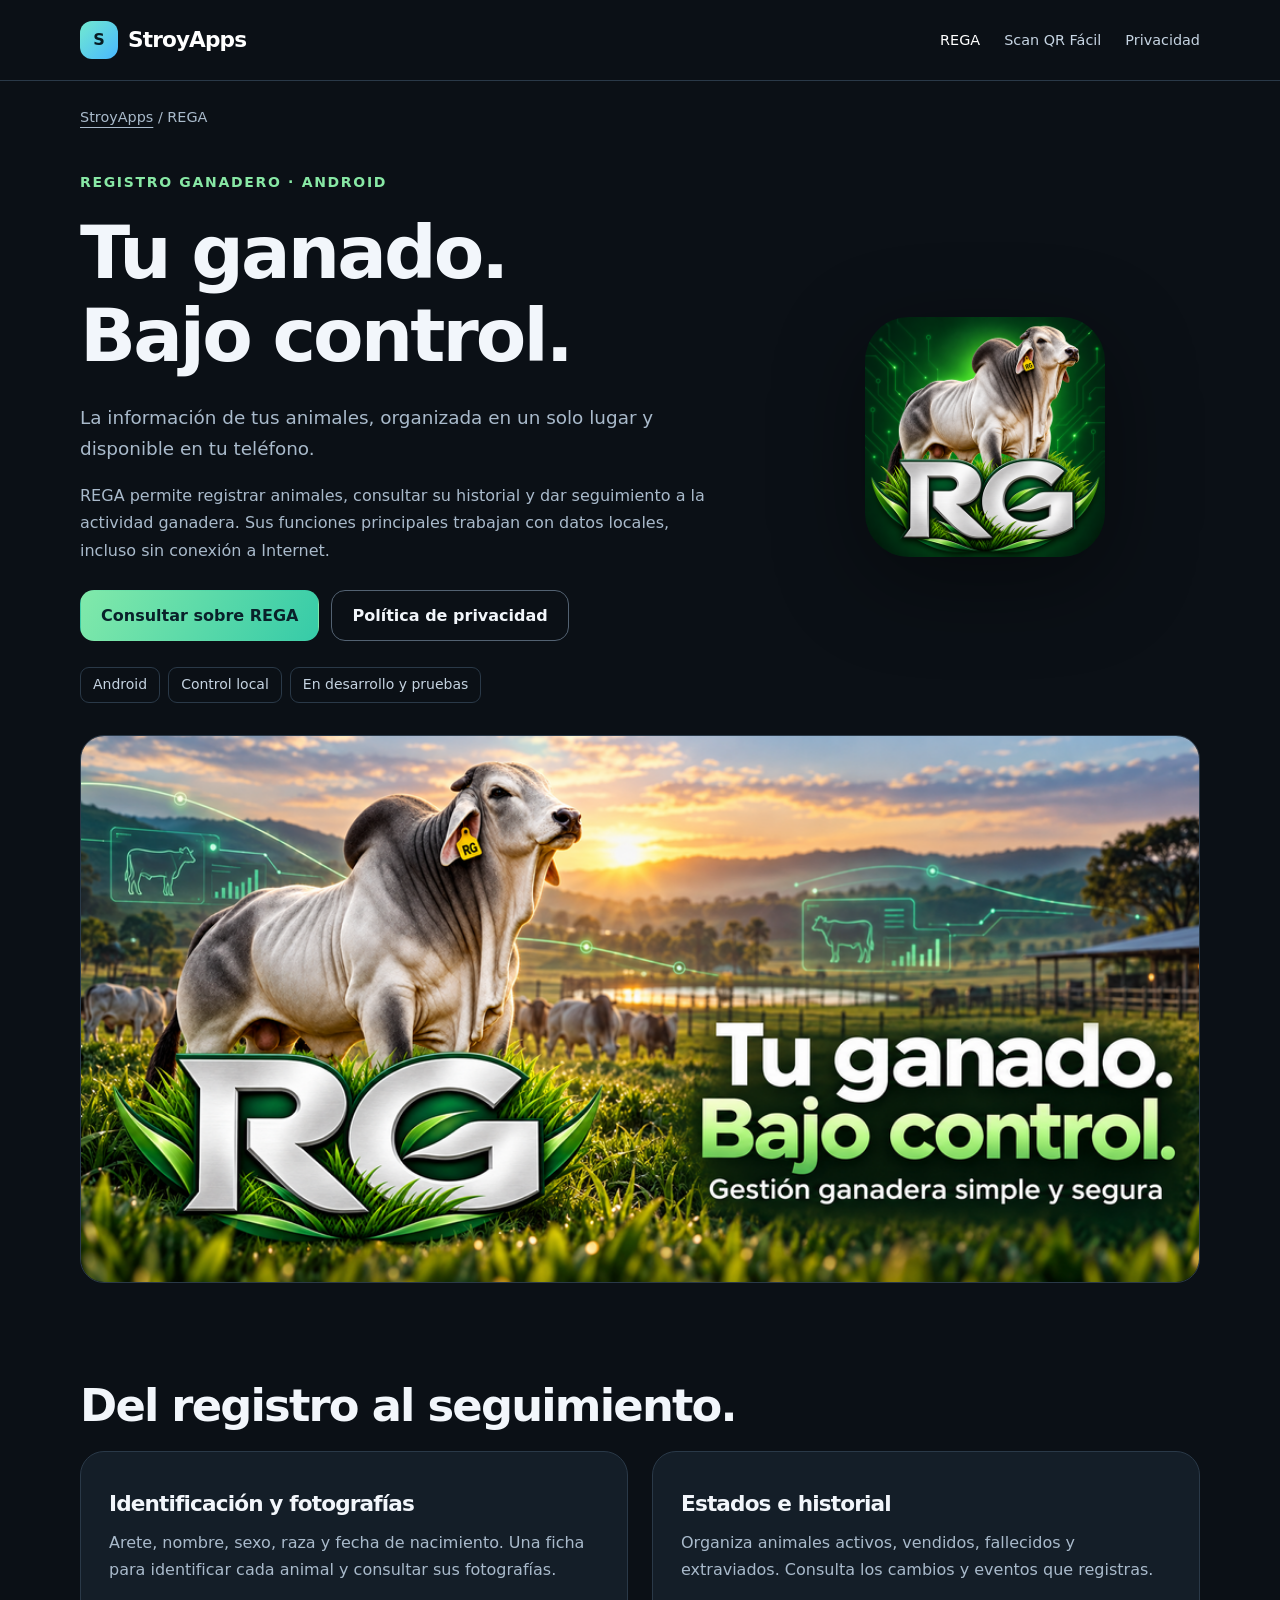
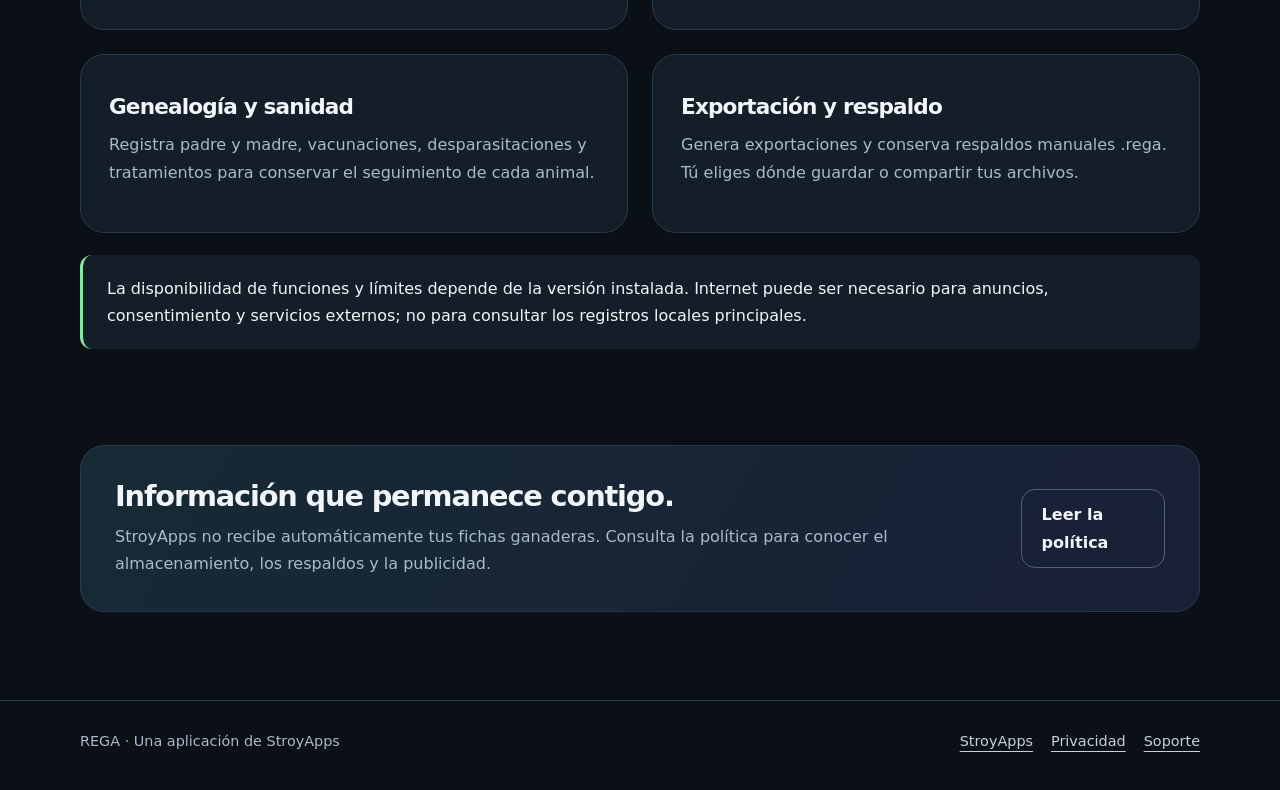
==== apps/rega/index.html @ f703ac92 "Add files via upload" ====
<!doctype html><html lang="es"><head><meta charset="utf-8"><meta name="viewport" content="width=device-width,initial-scale=1"><title>REGA · Registro y control ganadero | StroyApps</title><meta name="description" content="Conoce REGA: animales, aretes, fotografías, genealogía, seguimiento sanitario, exportaciones y respaldos locales desde Android."><link rel="stylesheet" href="../../styles.css"><link rel="icon" type="image/png" href="../../images/rega-icon.png"></head><body class="rega-theme"><a class="skip" href="#contenido">Saltar al contenido</a><header class="site-nav"><div class="container nav-inner"><a class="wordmark" href="../../index.html"><span>S</span>StroyApps</a><nav class="nav-links" aria-label="Navegación principal"><a href="index.html" aria-current="page">REGA</a><a href="../scan-qr-facil/index.html">Scan QR Fácil</a><a href="privacidad.html">Privacidad</a></nav></div></header><main id="contenido"><div class="container breadcrumb"><a href="../../index.html">StroyApps</a> / REGA</div><section class="app-hero"><div class="container"><div class="app-hero-grid"><div><div class="eyebrow">Registro ganadero · Android</div><h1>Tu ganado.<br>Bajo control.</h1><p class="lead">La información de tus animales, organizada en un solo lugar y disponible en tu teléfono.</p><p class="muted">REGA permite registrar animales, consultar su historial y dar seguimiento a la actividad ganadera. Sus funciones principales trabajan con datos locales, incluso sin conexión a Internet.</p><div class="actions"><a class="button" href="mailto:soporte.rega@gmail.com?subject=Consulta%20sobre%20REGA">Consultar sobre REGA</a><a class="button secondary" href="privacidad.html">Política de privacidad</a></div><div class="tags"><span class="tag">Android</span><span class="tag">Control local</span><span class="tag">En desarrollo y pruebas</span></div></div><img class="brand-large" src="../../images/rega-icon.png" width="512" height="512" alt="Icono de REGA"></div><img class="feature-banner" src="../../images/rega-banner.png" width="1024" height="500" alt="REGA: Tu ganado bajo control. Gestión ganadera simple y segura." loading="lazy"></div></section>
<section class="section"><div class="container"><h2>Del registro al seguimiento.</h2><div class="grid"><article class="card"><h3>Identificación y fotografías</h3><p>Arete, nombre, sexo, raza y fecha de nacimiento. Una ficha para identificar cada animal y consultar sus fotografías.</p></article><article class="card"><h3>Estados e historial</h3><p>Organiza animales activos, vendidos, fallecidos y extraviados. Consulta los cambios y eventos que registras.</p></article><article class="card"><h3>Genealogía y sanidad</h3><p>Registra padre y madre, vacunaciones, desparasitaciones y tratamientos para conservar el seguimiento de cada animal.</p></article><article class="card"><h3>Exportación y respaldo</h3><p>Genera exportaciones y conserva respaldos manuales .rega. Tú eliges dónde guardar o compartir tus archivos.</p></article></div><div class="info">La disponibilidad de funciones y límites depende de la versión instalada. Internet puede ser necesario para anuncios, consentimiento y servicios externos; no para consultar los registros locales principales.</div></div></section>
<section class="section"><div class="container contact-block"><div><h2>Información que permanece contigo.</h2><p>StroyApps no recibe automáticamente tus fichas ganaderas. Consulta la política para conocer el almacenamiento, los respaldos y la publicidad.</p></div><a class="button secondary" href="privacidad.html">Leer la política</a></div></section></main><footer class="footer"><div class="container footer-inner"><span>REGA · Una aplicación de StroyApps</span><nav class="footer-links" aria-label="Enlaces de REGA"><a href="../../index.html">StroyApps</a><a href="privacidad.html">Privacidad</a><a href="mailto:soporte.rega@gmail.com">Soporte</a></nav></div></footer></body></html>
---- styles.css ----
:root{color-scheme:dark;--bg:#0b1016;--panel:#141e28;--text:#f2f6fb;--muted:#a9bacb;--line:#2a3948;--accent:#72ead0;--brand:#72ead0;--brand2:#27abd6}
*{box-sizing:border-box}html{scroll-behavior:smooth}body{margin:0;background:var(--bg);color:var(--text);font:1rem/1.7 system-ui,-apple-system,BlinkMacSystemFont,"Segoe UI",sans-serif}a{color:var(--accent);text-underline-offset:5px;overflow-wrap:anywhere}img{max-width:100%;height:auto;display:block}button,a{-webkit-tap-highlight-color:transparent}a:focus-visible,summary:focus-visible{outline:3px solid #ffcb70;outline-offset:5px}.skip{position:absolute;left:12px;top:-100px;background:#fff;color:#111;padding:12px;z-index:20}.skip:focus{top:12px}.container{width:min(1120px,calc(100% - 40px));margin:auto}.site-nav{border-bottom:1px solid var(--line);background:#0b1016}.nav-inner{display:flex;align-items:center;justify-content:space-between;gap:24px;min-height:80px;padding:12px 0}.wordmark{font-size:1.35rem;letter-spacing:-.04em;font-weight:800;color:#fff;text-decoration:none;display:inline-flex;align-items:center;gap:10px}.wordmark span{background:linear-gradient(135deg,#72ead0,#48b7ff);color:#071b22;display:grid;place-items:center;width:38px;height:38px;border-radius:12px;font-size:1rem;letter-spacing:0}.nav-links{display:flex;align-items:center;gap:24px;flex-wrap:wrap}.nav-links a{color:#c6d4e2;text-decoration:none;font-size:.9rem}.nav-links a[aria-current=page],.nav-links a:hover{color:#fff}.eyebrow{font-size:.875rem;font-weight:700;letter-spacing:.12em;text-transform:uppercase;color:var(--accent)}h1,h2,h3{line-height:1.13;letter-spacing:-.04em}h1{font-size:clamp(2.4rem,6.5vw,4.6rem);margin:16px 0 24px}h2{font-size:clamp(1.8rem,4vw,2.8rem);margin:0 0 20px}h3{font-size:1.35rem;margin:12px 0}p{margin:0 0 18px}.muted,.lead{color:var(--muted)}.lead{font-size:1.15rem;max-width:640px}.hero{padding:65px 0 55px}.hero-grid{display:grid;grid-template-columns:1fr 1fr;gap:44px;align-items:center}.hero-picture{border-radius:28px;overflow:hidden;border:1px solid var(--line);box-shadow:0 25px 70px #0004}.hero-picture img{width:100%;height:430px;object-fit:cover;object-position:65% center}.actions{display:flex;gap:12px;flex-wrap:wrap;margin:26px 0}.button{display:inline-flex;align-items:center;justify-content:center;min-height:48px;padding:11px 20px;border-radius:14px;background:linear-gradient(120deg,var(--brand),var(--brand2));color:#09212a;font-weight:750;text-decoration:none;border:1px solid transparent}.button.secondary{background:transparent;color:var(--text);border-color:#536272}.tags{display:flex;gap:8px;flex-wrap:wrap}.tag{font-size:.875rem;color:#c5d3e1;padding:5px 12px;border:1px solid var(--line);border-radius:9px}.section{padding:48px 0}.section-head{display:flex;justify-content:space-between;align-items:flex-end;gap:32px;margin-bottom:30px}.section-head p{max-width:420px;color:var(--muted);margin-bottom:0}.grid{display:grid;grid-template-columns:repeat(2,minmax(0,1fr));gap:24px}.triple{grid-template-columns:repeat(3,minmax(0,1fr))}.card{background:var(--panel);border:1px solid var(--line);border-radius:24px;padding:28px}.card p{color:var(--muted)}.app-card{position:relative;overflow:hidden}.app-card.rega{border-top:3px solid #75db99}.app-card.scan{border-top:3px solid #c599ff}.app-heading{display:flex;gap:18px;align-items:center;margin-bottom:18px}.app-icon{width:76px;height:76px;border-radius:20px;flex-shrink:0}.app-heading h3{font-size:1.8rem;margin:0 0 5px}.meta{font-size:.875rem;color:var(--muted)}.app-card .button{margin-top:2px}.number{display:grid;place-items:center;width:44px;height:44px;border-radius:13px;background:#213a3b;color:#92f0d3;font-weight:800;font-size:1.2rem}.contact-block{display:flex;justify-content:space-between;gap:24px;align-items:center;padding:34px;border:1px solid var(--line);background:linear-gradient(120deg,#172a35,#192037);border-radius:24px}.contact-block h2{font-size:1.8rem;margin-bottom:10px}.contact-block p{color:var(--muted);margin:0}.footer{border-top:1px solid var(--line);padding:28px 0 36px;margin-top:40px;font-size:.9rem;color:var(--muted)}.footer-inner{display:flex;justify-content:space-between;gap:20px;flex-wrap:wrap}.footer-links{display:flex;gap:18px;flex-wrap:wrap}.footer a{color:#c4d2df}.breadcrumb{font-size:.9rem;color:var(--muted);padding-top:24px}.breadcrumb a{color:var(--muted)}.app-hero{padding:42px 0 50px}.app-hero-grid{display:grid;grid-template-columns:1.2fr .8fr;gap:45px;align-items:center}.brand-large{width:240px;margin:auto;border-radius:44px;box-shadow:0 24px 90px #0006}.feature-banner{width:100%;border-radius:24px;border:1px solid var(--line);margin-top:32px}.rega-theme{--accent:#88e8a5;--brand:#81e9aa;--brand2:#36cba8}.scan-theme{--accent:#d0acff;--brand:#c29bff;--brand2:#f196da}.info{padding:20px 24px;border-left:3px solid var(--accent);background:var(--panel);border-radius:12px;margin-top:22px}.steps{counter-reset:step;display:grid;gap:15px;padding:0;list-style:none}.steps li{padding:18px 22px;background:var(--panel);border:1px solid var(--line);border-radius:16px;counter-increment:step}.steps li:before{content:counter(step) ". ";font-weight:800;color:var(--accent)}.legal-shell{color-scheme:light;background:#f4f6fa;color:#233044;--accent:#5933a8;--muted:#5f6b7c}.legal-shell .site-nav{color-scheme:dark}.legal-shell .breadcrumb,.legal-shell .breadcrumb a{color:#586578}.legal-header{padding:36px 0 35px;display:flex;align-items:center;gap:22px}.legal-header h1{font-size:clamp(2rem,5vw,3rem);margin:8px 0 10px}.legal-header .eyebrow{color:#633da4}.legal-header p{margin:0;color:#5f6b7c}.legal-content{max-width:900px;margin:0 auto;padding-bottom:24px}.legal-content section,.legal-content article{background:#fff;border:1px solid #dce2eb;border-radius:20px;padding:26px;margin:18px 0}.legal-content h2{font-size:1.3rem;margin:26px 0 14px;line-height:1.4;letter-spacing:-.02em;color:#233044}.legal-content section h2{margin-top:0}.legal-content h3{font-size:1.1rem;line-height:1.4;letter-spacing:0}.legal-content li{margin:8px 0}.legal-content .notice,.legal-content .summary{background:#ece8fa;padding:22px;border-radius:16px;border-left:4px solid #825ac8;margin:16px 0 24px}.legal-content nav{display:flex;gap:12px;flex-wrap:wrap;margin:20px 0}.legal-content nav a{background:#ede8fa;padding:8px 14px;border-radius:10px}.legal-content .contact{background:#ece8fa;padding:24px;border-radius:16px;color:#233044;margin-top:26px}.legal-shell .footer{color:#5f6b7c;border-color:#dce2eb}.legal-shell .footer a{color:#5933a8}code{overflow-wrap:anywhere} @media(max-width:760px){.container{width:calc(100% - 32px)}.nav-inner{align-items:flex-start;gap:18px;flex-wrap:wrap}.nav-links{gap:18px}.hero{padding-top:38px}.hero-grid,.app-hero-grid,.grid,.triple{grid-template-columns:1fr}.hero-grid{gap:28px}.hero-picture img{height:280px;object-position:center}.section{padding:32px 0}.section-head{display:block}.section-head p{margin-top:15px}.card{padding:24px}.contact-block{align-items:flex-start;flex-direction:column;padding:25px}.brand-large{width:190px}.app-hero-grid{gap:25px}.legal-header{align-items:flex-start;gap:16px}.legal-header .app-icon{width:62px;height:62px}.legal-content section,.legal-content article{padding:22px 18px}.app-hero{padding-top:32px}}@media(prefers-reduced-motion:reduce){html{scroll-behavior:auto}}@media print{.site-nav,.footer,.breadcrumb{display:none}.legal-shell{background:white}.legal-content section,.legal-content article{border:0;padding:0;break-inside:avoid}.container{width:100%}a{color:inherit}}
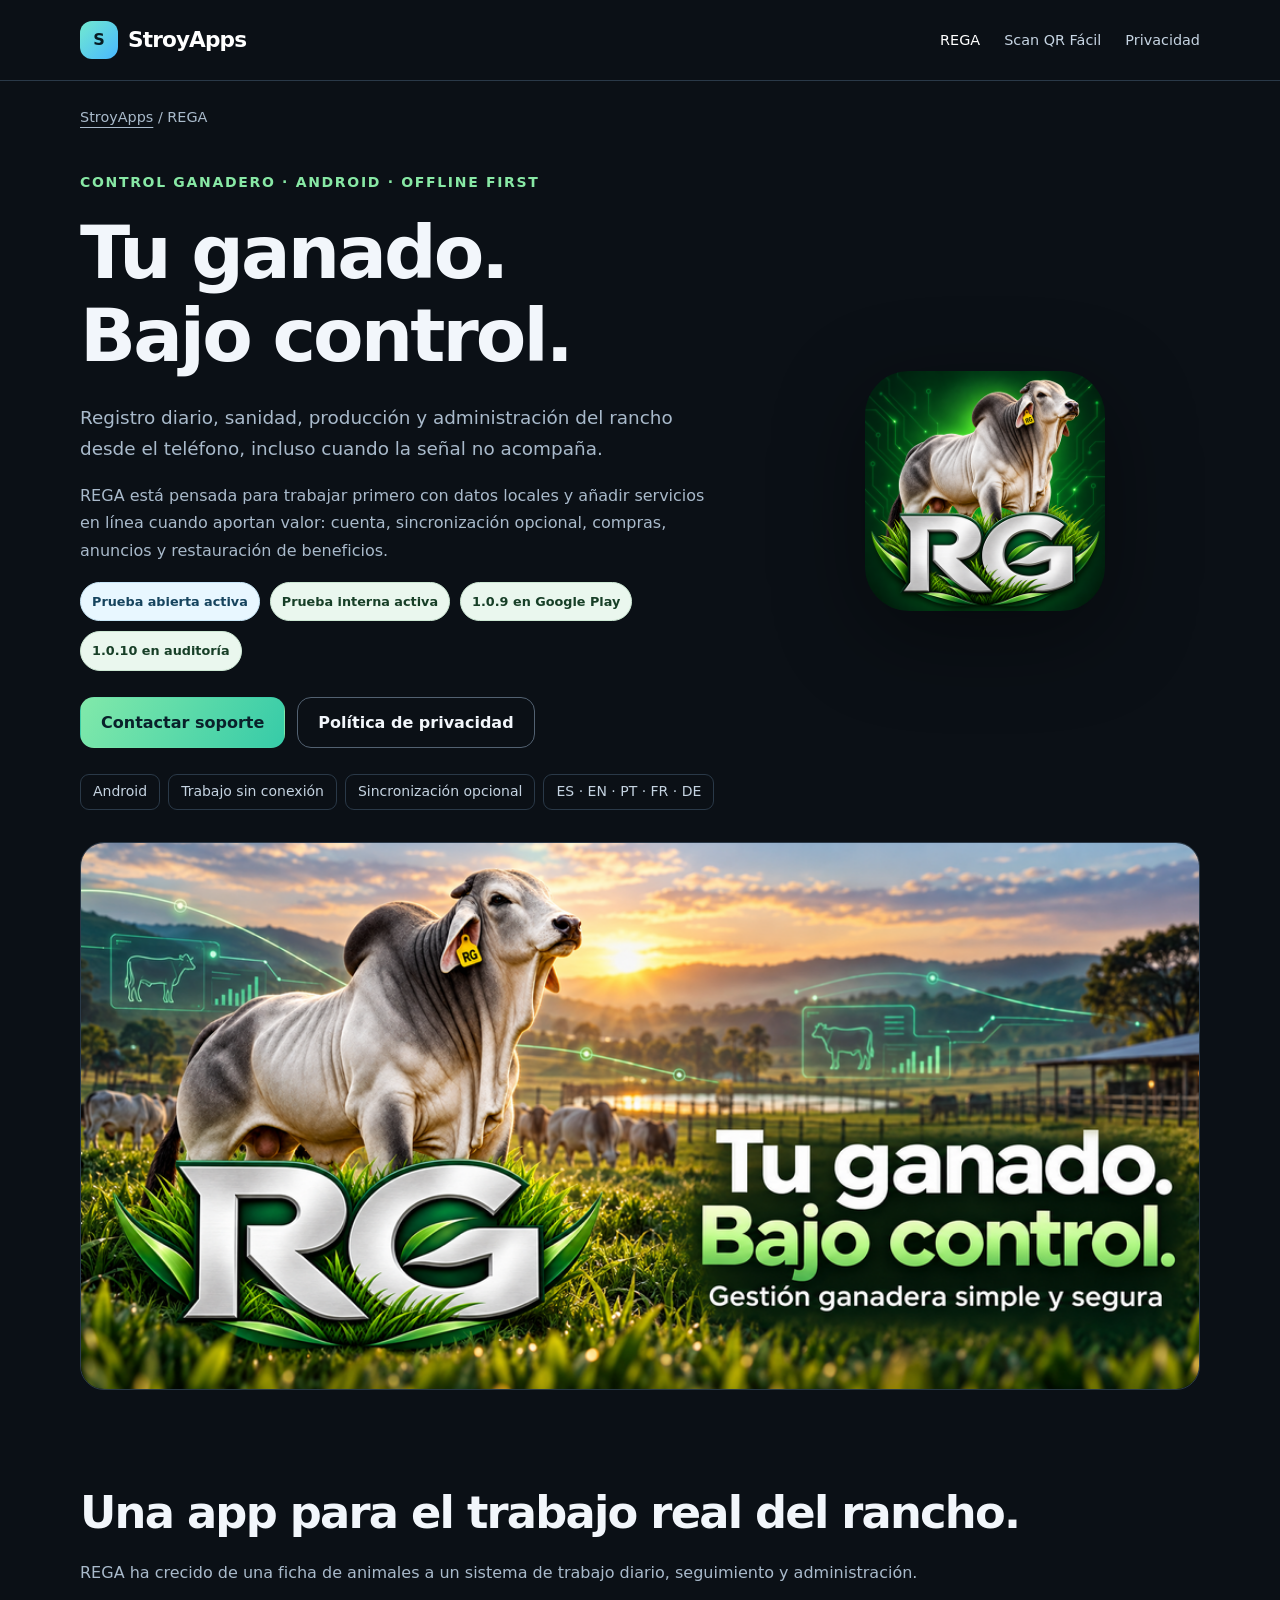
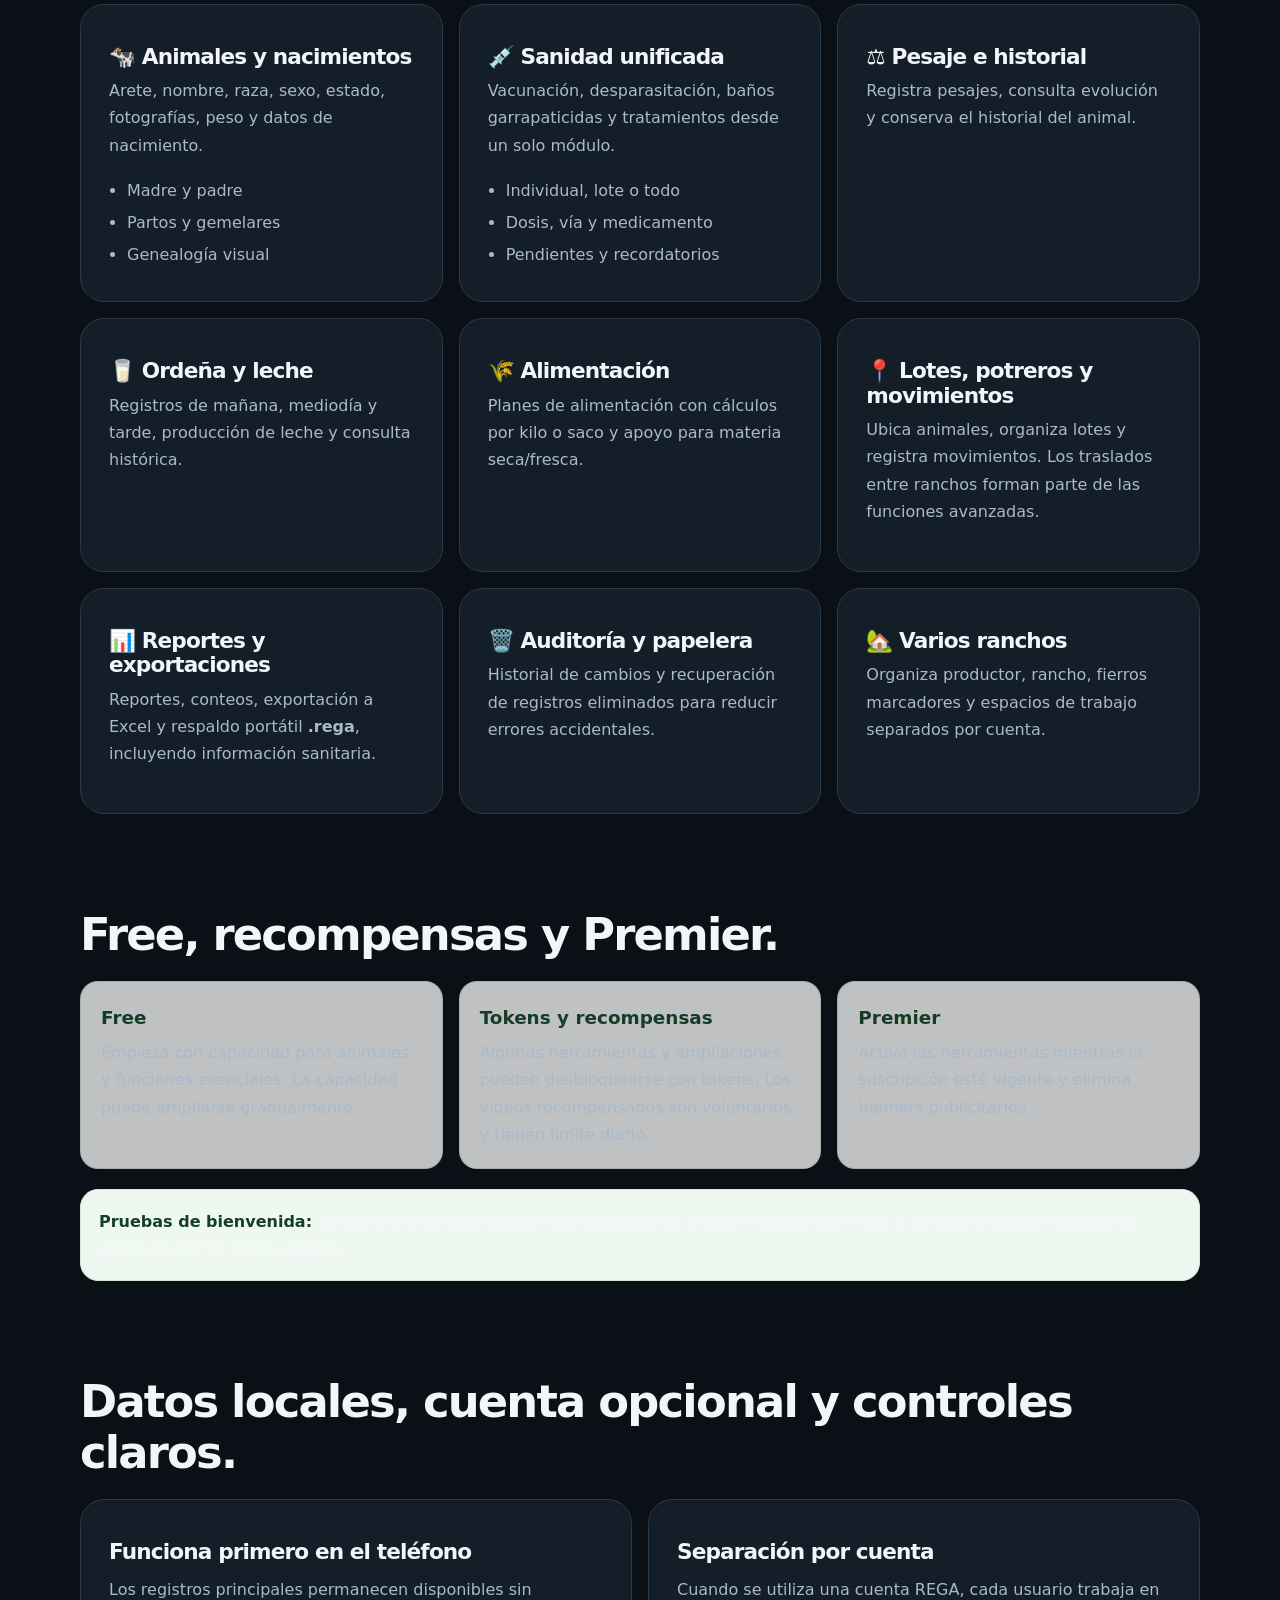
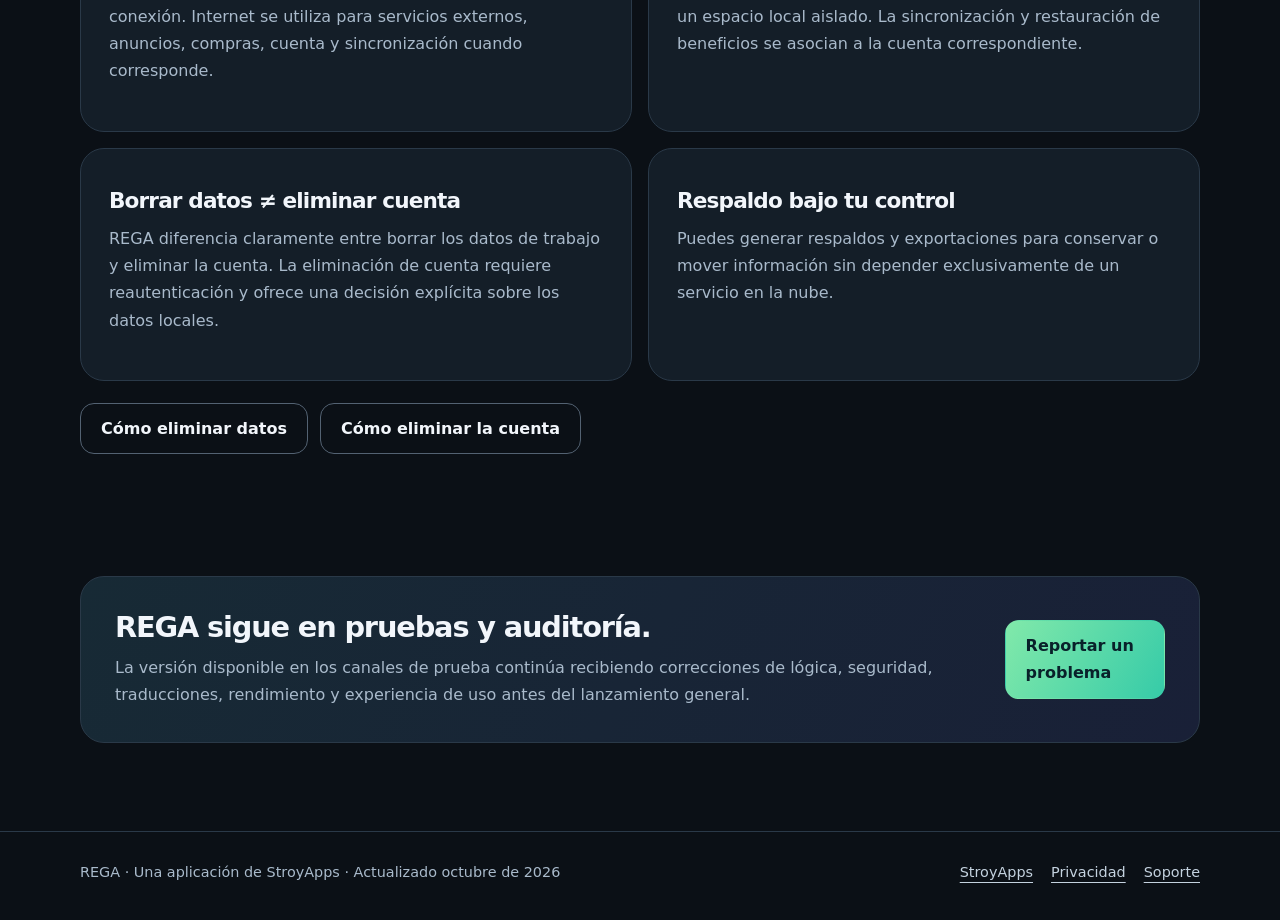
==== commit 8adc36b6: "Update REGA website to current testing and feature status" ====
--- a/apps/rega/index.html
+++ b/apps/rega/index.html
@@ -1,3 +1,186 @@
-<!doctype html><html lang="es"><head><meta charset="utf-8"><meta name="viewport" content="width=device-width,initial-scale=1"><title>REGA · Registro y control ganadero | StroyApps</title><meta name="description" content="Conoce REGA: animales, aretes, fotografías, genealogía, seguimiento sanitario, exportaciones y respaldos locales desde Android."><link rel="stylesheet" href="../../styles.css"><link rel="icon" type="image/png" href="../../images/rega-icon.png"></head><body class="rega-theme"><a class="skip" href="#contenido">Saltar al contenido</a><header class="site-nav"><div class="container nav-inner"><a class="wordmark" href="../../index.html"><span>S</span>StroyApps</a><nav class="nav-links" aria-label="Navegación principal"><a href="index.html" aria-current="page">REGA</a><a href="../scan-qr-facil/index.html">Scan QR Fácil</a><a href="privacidad.html">Privacidad</a></nav></div></header><main id="contenido"><div class="container breadcrumb"><a href="../../index.html">StroyApps</a> / REGA</div><section class="app-hero"><div class="container"><div class="app-hero-grid"><div><div class="eyebrow">Registro ganadero · Android</div><h1>Tu ganado.<br>Bajo control.</h1><p class="lead">La información de tus animales, organizada en un solo lugar y disponible en tu teléfono.</p><p class="muted">REGA permite registrar animales, consultar su historial y dar seguimiento a la actividad ganadera. Sus funciones principales trabajan con datos locales, incluso sin conexión a Internet.</p><div class="actions"><a class="button" href="mailto:soporte.rega@gmail.com?subject=Consulta%20sobre%20REGA">Consultar sobre REGA</a><a class="button secondary" href="privacidad.html">Política de privacidad</a></div><div class="tags"><span class="tag">Android</span><span class="tag">Control local</span><span class="tag">En desarrollo y pruebas</span></div></div><img class="brand-large" src="../../images/rega-icon.png" width="512" height="512" alt="Icono de REGA"></div><img class="feature-banner" src="../../images/rega-banner.png" width="1024" height="500" alt="REGA: Tu ganado bajo control. Gestión ganadera simple y segura." loading="lazy"></div></section>
-<section class="section"><div class="container"><h2>Del registro al seguimiento.</h2><div class="grid"><article class="card"><h3>Identificación y fotografías</h3><p>Arete, nombre, sexo, raza y fecha de nacimiento. Una ficha para identificar cada animal y consultar sus fotografías.</p></article><article class="card"><h3>Estados e historial</h3><p>Organiza animales activos, vendidos, fallecidos y extraviados. Consulta los cambios y eventos que registras.</p></article><article class="card"><h3>Genealogía y sanidad</h3><p>Registra padre y madre, vacunaciones, desparasitaciones y tratamientos para conservar el seguimiento de cada animal.</p></article><article class="card"><h3>Exportación y respaldo</h3><p>Genera exportaciones y conserva respaldos manuales .rega. Tú eliges dónde guardar o compartir tus archivos.</p></article></div><div class="info">La disponibilidad de funciones y límites depende de la versión instalada. Internet puede ser necesario para anuncios, consentimiento y servicios externos; no para consultar los registros locales principales.</div></div></section>
-<section class="section"><div class="container contact-block"><div><h2>Información que permanece contigo.</h2><p>StroyApps no recibe automáticamente tus fichas ganaderas. Consulta la política para conocer el almacenamiento, los respaldos y la publicidad.</p></div><a class="button secondary" href="privacidad.html">Leer la política</a></div></section></main><footer class="footer"><div class="container footer-inner"><span>REGA · Una aplicación de StroyApps</span><nav class="footer-links" aria-label="Enlaces de REGA"><a href="../../index.html">StroyApps</a><a href="privacidad.html">Privacidad</a><a href="mailto:soporte.rega@gmail.com">Soporte</a></nav></div></footer></body></html>
+<!doctype html>
+<html lang="es">
+<head>
+  <meta charset="utf-8">
+  <meta name="viewport" content="width=device-width,initial-scale=1">
+  <meta name="description" content="REGA es una app Android de control ganadero offline: animales, sanidad, pesaje, ordeña, alimentación, lotes, genealogía, reportes, respaldos y sincronización opcional.">
+  <meta name="theme-color" content="#0b2c1b">
+  <title>REGA · Control ganadero | StroyApps</title>
+  <link rel="stylesheet" href="../../styles.css">
+  <link rel="icon" type="image/png" href="../../images/rega-icon.png">
+  <style>
+    .status-strip{display:flex;flex-wrap:wrap;gap:10px;margin:18px 0 4px}
+    .status-chip{padding:8px 11px;border-radius:999px;background:#eaf7ee;border:1px solid #cde8d4;color:#173f27;font-weight:800;font-size:.8rem}
+    .status-chip.live{background:#e8f7ff;border-color:#c9e7f7;color:#16445e}
+    .feature-grid{display:grid;grid-template-columns:repeat(3,minmax(0,1fr));gap:16px}
+    .feature-grid .card{height:100%}
+    .feature-grid h3{margin-bottom:8px}
+    .mini-list{margin:10px 0 0;padding-left:18px;color:var(--muted)}
+    .mini-list li{margin:5px 0}
+    .pricing-grid{display:grid;grid-template-columns:repeat(3,minmax(0,1fr));gap:16px}
+    .price-card{border:1px solid rgba(32,108,63,.18);border-radius:18px;padding:20px;background:rgba(255,255,255,.74)}
+    .price-card strong{display:block;font-size:1.15rem;margin-bottom:6px;color:#153c25}
+    .price-card p{margin:0;color:var(--muted)}
+    .release-box{margin-top:20px;padding:18px;border-radius:18px;background:#eef8f1;border:1px solid #d0e9d7}
+    .release-box strong{color:#173f27}
+    .trust-grid{display:grid;grid-template-columns:repeat(2,minmax(0,1fr));gap:16px}
+    @media(max-width:860px){.feature-grid,.pricing-grid,.trust-grid{grid-template-columns:1fr}}
+  </style>
+</head>
+<body class="rega-theme">
+<a class="skip" href="#contenido">Saltar al contenido</a>
+<header class="site-nav">
+  <div class="container nav-inner">
+    <a class="wordmark" href="../../index.html"><span>S</span>StroyApps</a>
+    <nav class="nav-links" aria-label="Navegación principal">
+      <a href="index.html" aria-current="page">REGA</a>
+      <a href="../scan-qr-facil/index.html">Scan QR Fácil</a>
+      <a href="privacidad.html">Privacidad</a>
+    </nav>
+  </div>
+</header>
+
+<main id="contenido">
+  <div class="container breadcrumb"><a href="../../index.html">StroyApps</a> / REGA</div>
+
+  <section class="app-hero">
+    <div class="container">
+      <div class="app-hero-grid">
+        <div>
+          <div class="eyebrow">Control ganadero · Android · Offline first</div>
+          <h1>Tu ganado.<br>Bajo control.</h1>
+          <p class="lead">Registro diario, sanidad, producción y administración del rancho desde el teléfono, incluso cuando la señal no acompaña.</p>
+          <p class="muted">REGA está pensada para trabajar primero con datos locales y añadir servicios en línea cuando aportan valor: cuenta, sincronización opcional, compras, anuncios y restauración de beneficios.</p>
+          <div class="status-strip">
+            <span class="status-chip live">Prueba abierta activa</span>
+            <span class="status-chip">Prueba interna activa</span>
+            <span class="status-chip">1.0.9 en Google Play</span>
+            <span class="status-chip">1.0.10 en auditoría</span>
+          </div>
+          <div class="actions">
+            <a class="button" href="mailto:soporte.rega@gmail.com?subject=Consulta%20sobre%20REGA">Contactar soporte</a>
+            <a class="button secondary" href="privacidad.html">Política de privacidad</a>
+          </div>
+          <div class="tags">
+            <span class="tag">Android</span>
+            <span class="tag">Trabajo sin conexión</span>
+            <span class="tag">Sincronización opcional</span>
+            <span class="tag">ES · EN · PT · FR · DE</span>
+          </div>
+        </div>
+        <img class="brand-large" src="../../images/rega-icon.png" width="512" height="512" alt="Icono de REGA">
+      </div>
+      <img class="feature-banner" src="../../images/rega-banner.png" width="1024" height="500" alt="REGA: Tu ganado bajo control" loading="lazy">
+    </div>
+  </section>
+
+  <section class="section">
+    <div class="container">
+      <h2>Una app para el trabajo real del rancho.</h2>
+      <p class="muted">REGA ha crecido de una ficha de animales a un sistema de trabajo diario, seguimiento y administración.</p>
+      <div class="feature-grid">
+        <article class="card">
+          <h3>🐄 Animales y nacimientos</h3>
+          <p>Arete, nombre, raza, sexo, estado, fotografías, peso y datos de nacimiento.</p>
+          <ul class="mini-list"><li>Madre y padre</li><li>Partos y gemelares</li><li>Genealogía visual</li></ul>
+        </article>
+        <article class="card">
+          <h3>💉 Sanidad unificada</h3>
+          <p>Vacunación, desparasitación, baños garrapaticidas y tratamientos desde un solo módulo.</p>
+          <ul class="mini-list"><li>Individual, lote o todo</li><li>Dosis, vía y medicamento</li><li>Pendientes y recordatorios</li></ul>
+        </article>
+        <article class="card">
+          <h3>⚖️ Pesaje e historial</h3>
+          <p>Registra pesajes, consulta evolución y conserva el historial del animal.</p>
+        </article>
+        <article class="card">
+          <h3>🥛 Ordeña y leche</h3>
+          <p>Registros de mañana, mediodía y tarde, producción de leche y consulta histórica.</p>
+        </article>
+        <article class="card">
+          <h3>🌾 Alimentación</h3>
+          <p>Planes de alimentación con cálculos por kilo o saco y apoyo para materia seca/fresca.</p>
+        </article>
+        <article class="card">
+          <h3>📍 Lotes, potreros y movimientos</h3>
+          <p>Ubica animales, organiza lotes y registra movimientos. Los traslados entre ranchos forman parte de las funciones avanzadas.</p>
+        </article>
+        <article class="card">
+          <h3>📊 Reportes y exportaciones</h3>
+          <p>Reportes, conteos, exportación a Excel y respaldo portátil <strong>.rega</strong>, incluyendo información sanitaria.</p>
+        </article>
+        <article class="card">
+          <h3>🗑️ Auditoría y papelera</h3>
+          <p>Historial de cambios y recuperación de registros eliminados para reducir errores accidentales.</p>
+        </article>
+        <article class="card">
+          <h3>🏡 Varios ranchos</h3>
+          <p>Organiza productor, rancho, fierros marcadores y espacios de trabajo separados por cuenta.</p>
+        </article>
+      </div>
+    </div>
+  </section>
+
+  <section class="section">
+    <div class="container">
+      <h2>Free, recompensas y Premier.</h2>
+      <div class="pricing-grid">
+        <div class="price-card"><strong>Free</strong><p>Empieza con capacidad para animales y funciones esenciales. La capacidad puede ampliarse gradualmente.</p></div>
+        <div class="price-card"><strong>Tokens y recompensas</strong><p>Algunas herramientas y ampliaciones pueden desbloquearse con tokens. Los videos recompensados son voluntarios y tienen límite diario.</p></div>
+        <div class="price-card"><strong>Premier</strong><p>Activa las herramientas mientras la suscripción esté vigente y elimina banners publicitarios.</p></div>
+      </div>
+      <div class="release-box"><strong>Pruebas de bienvenida:</strong> varias herramientas cuentan con periodos de prueba iniciales para que el productor pueda conocerlas antes de decidir cómo usarlas.</div>
+    </div>
+  </section>
+
+  <section class="section">
+    <div class="container">
+      <h2>Datos locales, cuenta opcional y controles claros.</h2>
+      <div class="trust-grid">
+        <article class="card">
+          <h3>Funciona primero en el teléfono</h3>
+          <p>Los registros principales permanecen disponibles sin conexión. Internet se utiliza para servicios externos, anuncios, compras, cuenta y sincronización cuando corresponde.</p>
+        </article>
+        <article class="card">
+          <h3>Separación por cuenta</h3>
+          <p>Cuando se utiliza una cuenta REGA, cada usuario trabaja en un espacio local aislado. La sincronización y restauración de beneficios se asocian a la cuenta correspondiente.</p>
+        </article>
+        <article class="card">
+          <h3>Borrar datos ≠ eliminar cuenta</h3>
+          <p>REGA diferencia claramente entre borrar los datos de trabajo y eliminar la cuenta. La eliminación de cuenta requiere reautenticación y ofrece una decisión explícita sobre los datos locales.</p>
+        </article>
+        <article class="card">
+          <h3>Respaldo bajo tu control</h3>
+          <p>Puedes generar respaldos y exportaciones para conservar o mover información sin depender exclusivamente de un servicio en la nube.</p>
+        </article>
+      </div>
+      <div class="actions" style="margin-top:22px">
+        <a class="button secondary" href="eliminar-datos.html">Cómo eliminar datos</a>
+        <a class="button secondary" href="eliminar-cuenta.html">Cómo eliminar la cuenta</a>
+      </div>
+    </div>
+  </section>
+
+  <section class="section">
+    <div class="container contact-block">
+      <div>
+        <h2>REGA sigue en pruebas y auditoría.</h2>
+        <p>La versión disponible en los canales de prueba continúa recibiendo correcciones de lógica, seguridad, traducciones, rendimiento y experiencia de uso antes del lanzamiento general.</p>
+      </div>
+      <a class="button" href="mailto:soporte.rega@gmail.com?subject=REGA%20-%20Reporte%20de%20prueba">Reportar un problema</a>
+    </div>
+  </section>
+</main>
+
+<footer class="footer">
+  <div class="container footer-inner">
+    <span>REGA · Una aplicación de StroyApps · Actualizado octubre de 2026</span>
+    <nav class="footer-links" aria-label="Enlaces de REGA">
+      <a href="../../index.html">StroyApps</a>
+      <a href="privacidad.html">Privacidad</a>
+      <a href="mailto:soporte.rega@gmail.com">Soporte</a>
+    </nav>
+  </div>
+</footer>
+</body>
+</html>
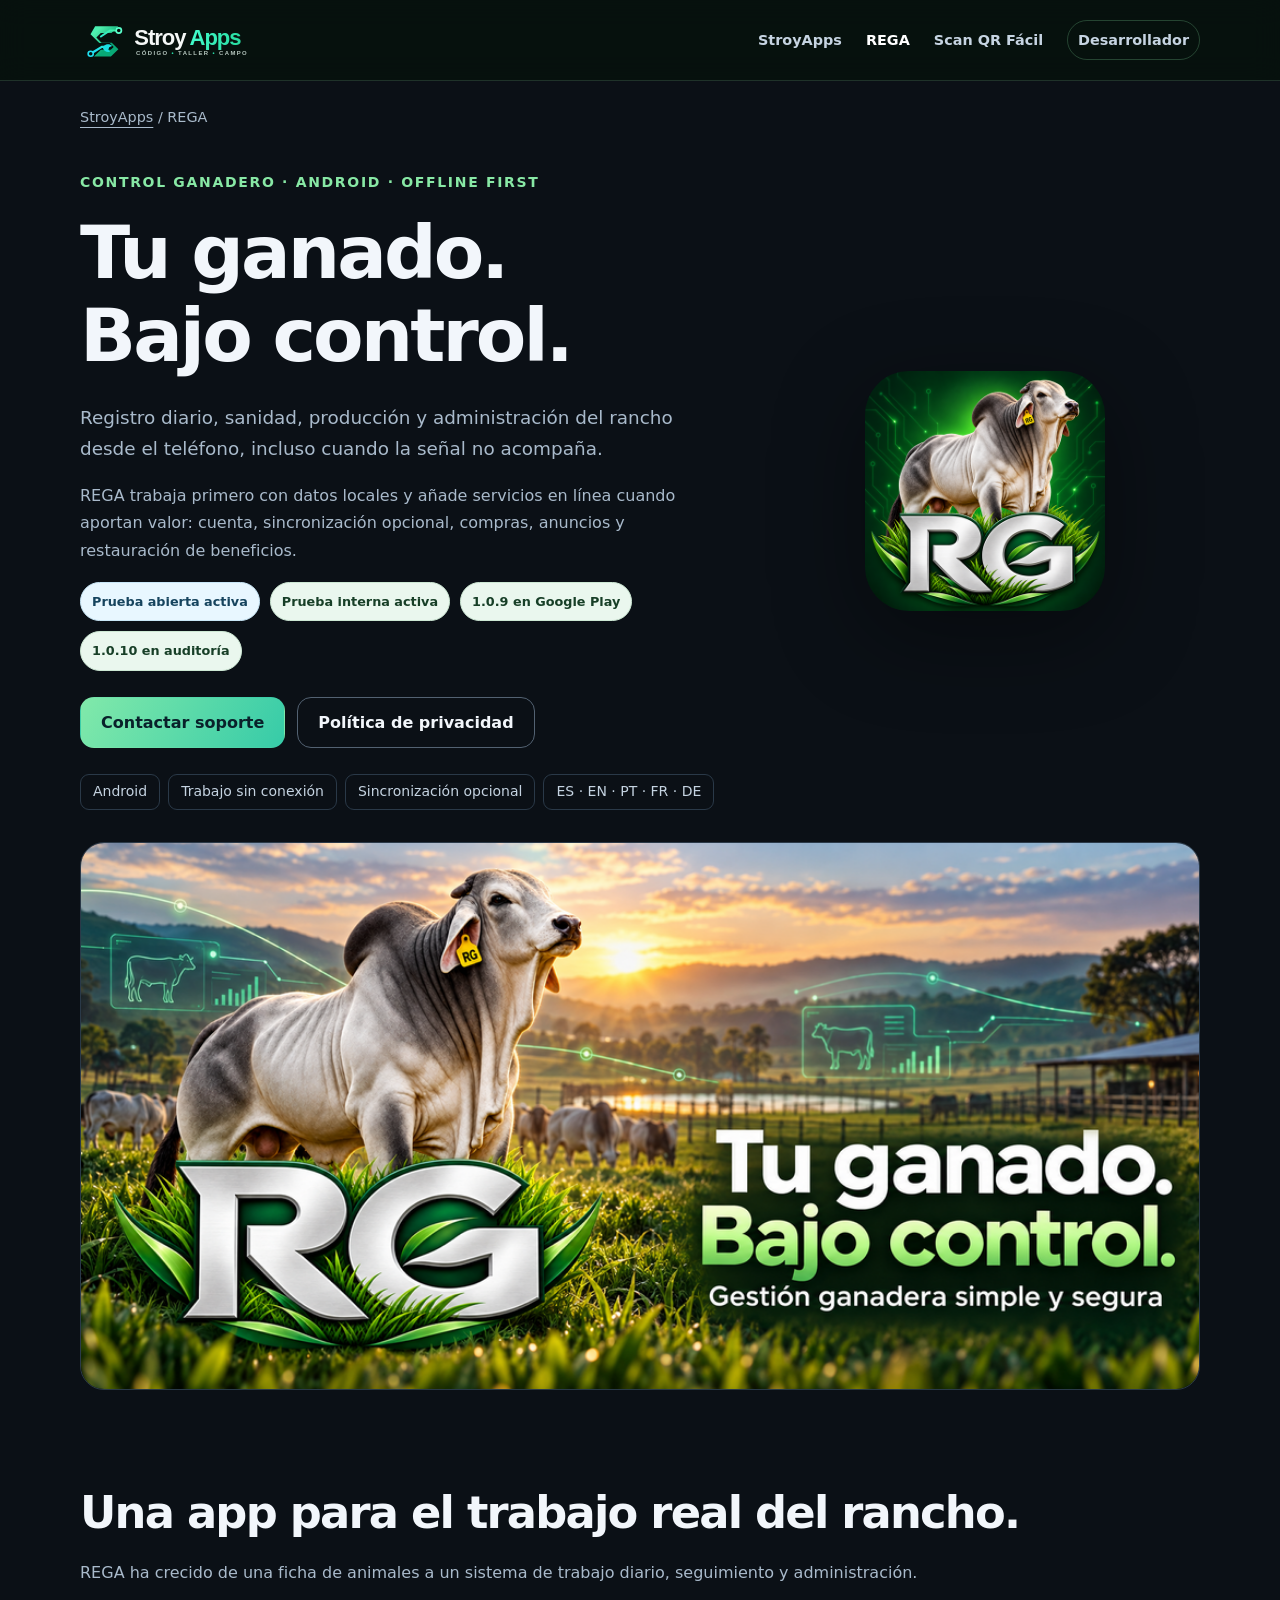
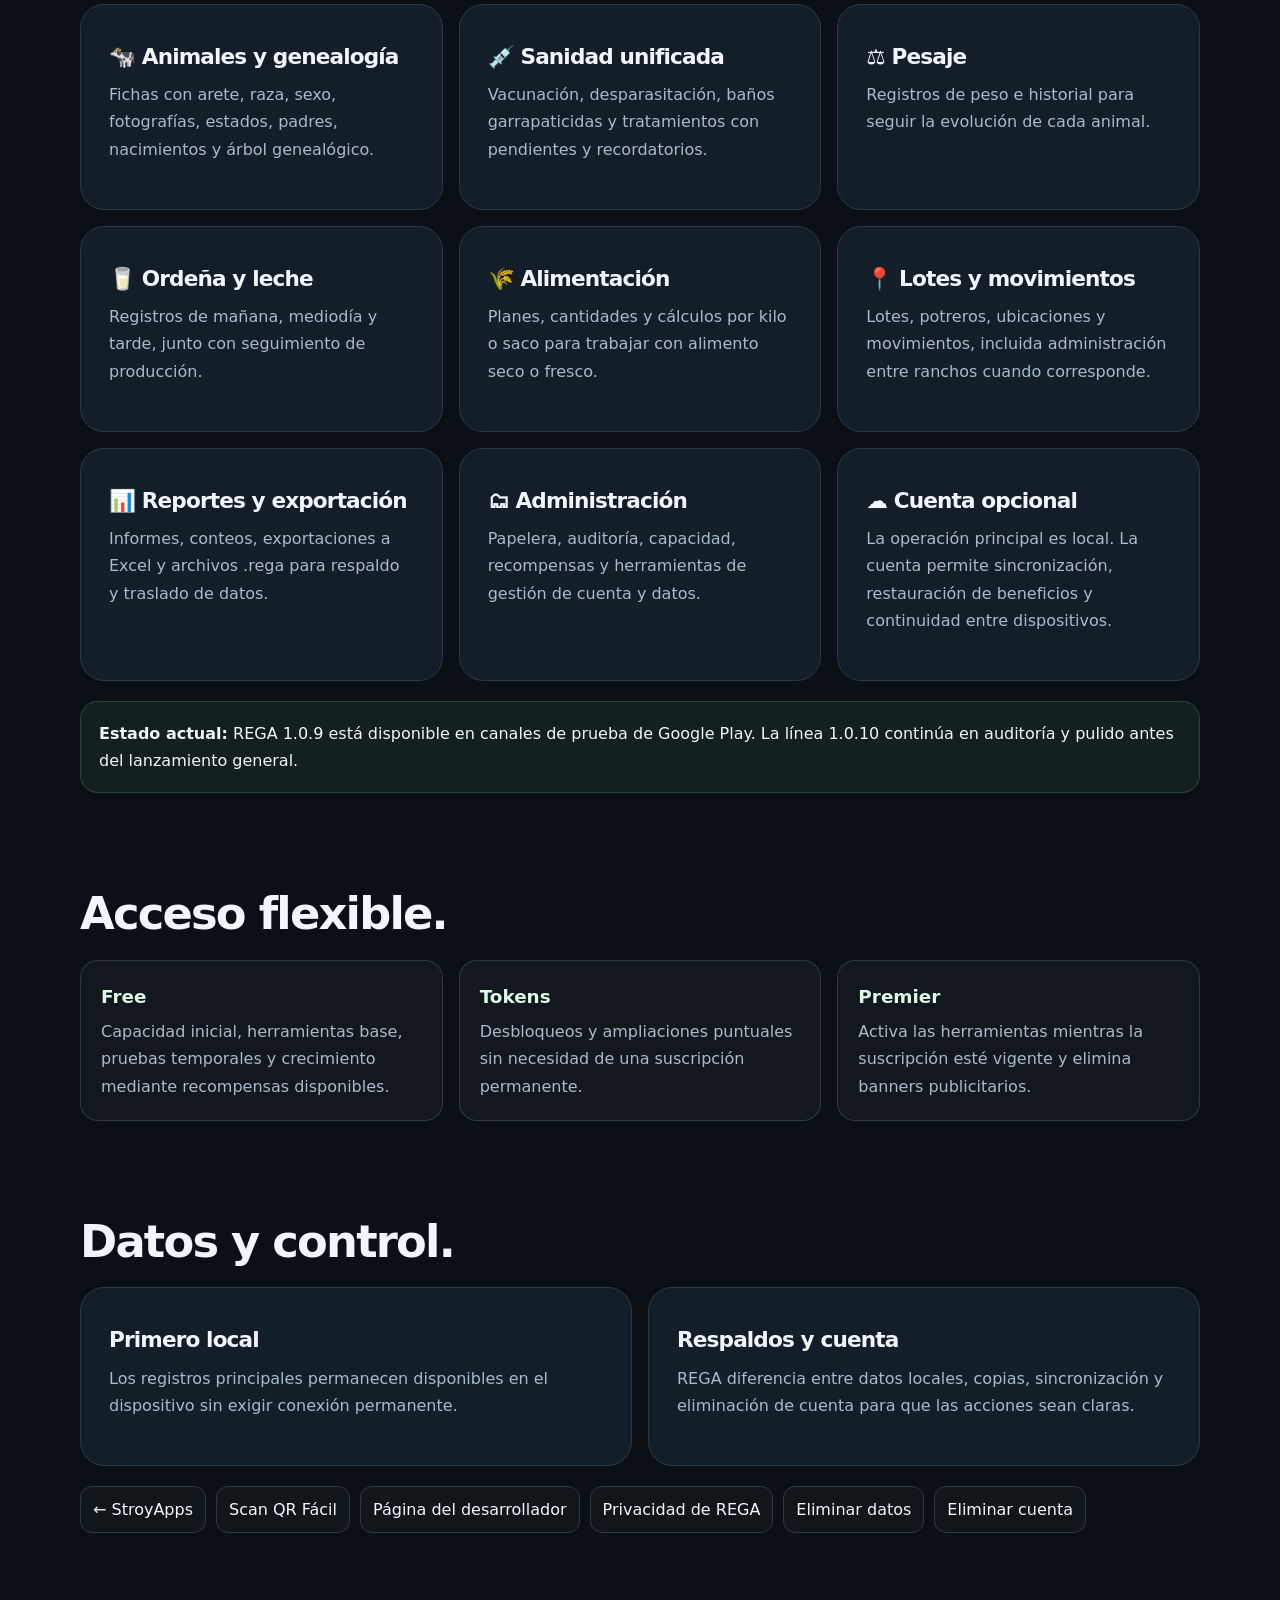
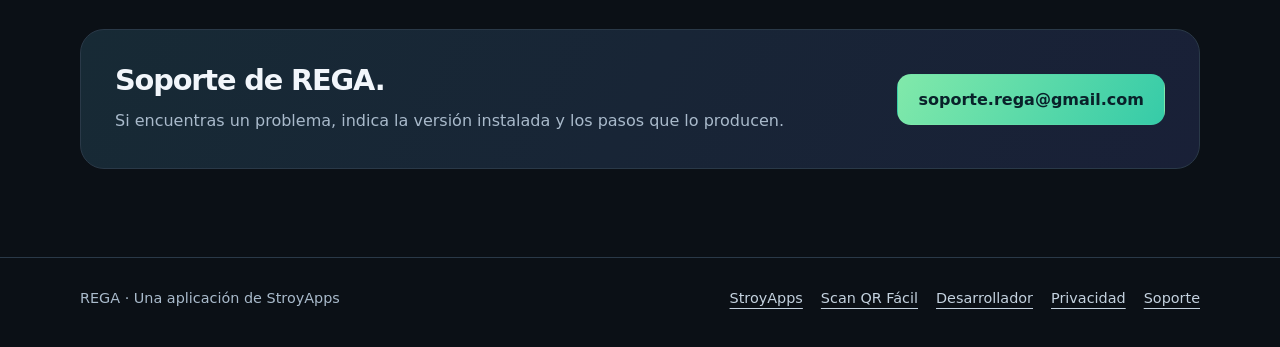
==== commit a8f13d1d: "Unify REGA page with StroyApps branding and navigation" ====
--- a/apps/rega/index.html
+++ b/apps/rega/index.html
@@ -1,186 +1,22 @@
 <!doctype html>
 <html lang="es">
 <head>
-  <meta charset="utf-8">
-  <meta name="viewport" content="width=device-width,initial-scale=1">
-  <meta name="description" content="REGA es una app Android de control ganadero offline: animales, sanidad, pesaje, ordeña, alimentación, lotes, genealogía, reportes, respaldos y sincronización opcional.">
-  <meta name="theme-color" content="#0b2c1b">
-  <title>REGA · Control ganadero | StroyApps</title>
-  <link rel="stylesheet" href="../../styles.css">
-  <link rel="icon" type="image/png" href="../../images/rega-icon.png">
-  <style>
-    .status-strip{display:flex;flex-wrap:wrap;gap:10px;margin:18px 0 4px}
-    .status-chip{padding:8px 11px;border-radius:999px;background:#eaf7ee;border:1px solid #cde8d4;color:#173f27;font-weight:800;font-size:.8rem}
-    .status-chip.live{background:#e8f7ff;border-color:#c9e7f7;color:#16445e}
-    .feature-grid{display:grid;grid-template-columns:repeat(3,minmax(0,1fr));gap:16px}
-    .feature-grid .card{height:100%}
-    .feature-grid h3{margin-bottom:8px}
-    .mini-list{margin:10px 0 0;padding-left:18px;color:var(--muted)}
-    .mini-list li{margin:5px 0}
-    .pricing-grid{display:grid;grid-template-columns:repeat(3,minmax(0,1fr));gap:16px}
-    .price-card{border:1px solid rgba(32,108,63,.18);border-radius:18px;padding:20px;background:rgba(255,255,255,.74)}
-    .price-card strong{display:block;font-size:1.15rem;margin-bottom:6px;color:#153c25}
-    .price-card p{margin:0;color:var(--muted)}
-    .release-box{margin-top:20px;padding:18px;border-radius:18px;background:#eef8f1;border:1px solid #d0e9d7}
-    .release-box strong{color:#173f27}
-    .trust-grid{display:grid;grid-template-columns:repeat(2,minmax(0,1fr));gap:16px}
-    @media(max-width:860px){.feature-grid,.pricing-grid,.trust-grid{grid-template-columns:1fr}}
-  </style>
+<meta charset="utf-8"><meta name="viewport" content="width=device-width,initial-scale=1">
+<title>REGA · Control ganadero | StroyApps</title>
+<meta name="description" content="REGA es una app Android de control ganadero offline: animales, sanidad, pesaje, ordeña, alimentación, lotes, genealogía, reportes, respaldos y sincronización opcional.">
+<meta name="theme-color" content="#0b2c1b">
+<link rel="stylesheet" href="../../styles.css"><link rel="icon" type="image/svg+xml" href="../../images/stroyapps-icon.svg">
+<style>
+.brand-home{display:inline-flex;align-items:center;text-decoration:none}.brand-home img{width:210px;height:auto;display:block}.site-nav{position:sticky;top:0;z-index:40;background:rgba(7,17,13,.94);backdrop-filter:blur(14px);border-bottom-color:rgba(184,255,210,.14)}.nav-links a{font-weight:700}.nav-links .dev-link{padding:7px 10px;border-radius:999px;border:1px solid rgba(136,232,165,.24)}.status-strip{display:flex;flex-wrap:wrap;gap:10px;margin:18px 0 4px}.status-chip{padding:8px 11px;border-radius:999px;background:#eaf7ee;border:1px solid #cde8d4;color:#173f27;font-weight:800;font-size:.8rem}.status-chip.live{background:#e8f7ff;border-color:#c9e7f7;color:#16445e}.feature-grid{display:grid;grid-template-columns:repeat(3,minmax(0,1fr));gap:16px}.feature-grid .card{height:100%}.mini-list{margin:10px 0 0;padding-left:18px;color:var(--muted)}.mini-list li{margin:5px 0}.pricing-grid{display:grid;grid-template-columns:repeat(3,minmax(0,1fr));gap:16px}.price-card{border:1px solid rgba(136,232,165,.18);border-radius:18px;padding:20px;background:rgba(255,255,255,.035)}.price-card strong{display:block;font-size:1.15rem;margin-bottom:6px;color:#dff8e7}.price-card p{margin:0;color:var(--muted)}.release-box{margin-top:20px;padding:18px;border-radius:18px;background:rgba(136,232,165,.07);border:1px solid rgba(136,232,165,.18)}.trust-grid{display:grid;grid-template-columns:repeat(2,minmax(0,1fr));gap:16px}.ecosystem{display:flex;flex-wrap:wrap;gap:10px;margin-top:20px}.ecosystem a{padding:9px 12px;border-radius:12px;border:1px solid var(--line);text-decoration:none;color:var(--text);background:rgba(255,255,255,.025)}@media(max-width:860px){.feature-grid,.pricing-grid,.trust-grid{grid-template-columns:1fr}}@media(max-width:760px){.brand-home img{width:175px}.nav-links{gap:12px}.nav-links a{font-size:.82rem}.nav-links a:nth-child(1){display:none}}
+</style>
 </head>
-<body class="rega-theme">
-<a class="skip" href="#contenido">Saltar al contenido</a>
-<header class="site-nav">
-  <div class="container nav-inner">
-    <a class="wordmark" href="../../index.html"><span>S</span>StroyApps</a>
-    <nav class="nav-links" aria-label="Navegación principal">
-      <a href="index.html" aria-current="page">REGA</a>
-      <a href="../scan-qr-facil/index.html">Scan QR Fácil</a>
-      <a href="privacidad.html">Privacidad</a>
-    </nav>
-  </div>
-</header>
-
-<main id="contenido">
-  <div class="container breadcrumb"><a href="../../index.html">StroyApps</a> / REGA</div>
-
-  <section class="app-hero">
-    <div class="container">
-      <div class="app-hero-grid">
-        <div>
-          <div class="eyebrow">Control ganadero · Android · Offline first</div>
-          <h1>Tu ganado.<br>Bajo control.</h1>
-          <p class="lead">Registro diario, sanidad, producción y administración del rancho desde el teléfono, incluso cuando la señal no acompaña.</p>
-          <p class="muted">REGA está pensada para trabajar primero con datos locales y añadir servicios en línea cuando aportan valor: cuenta, sincronización opcional, compras, anuncios y restauración de beneficios.</p>
-          <div class="status-strip">
-            <span class="status-chip live">Prueba abierta activa</span>
-            <span class="status-chip">Prueba interna activa</span>
-            <span class="status-chip">1.0.9 en Google Play</span>
-            <span class="status-chip">1.0.10 en auditoría</span>
-          </div>
-          <div class="actions">
-            <a class="button" href="mailto:soporte.rega@gmail.com?subject=Consulta%20sobre%20REGA">Contactar soporte</a>
-            <a class="button secondary" href="privacidad.html">Política de privacidad</a>
-          </div>
-          <div class="tags">
-            <span class="tag">Android</span>
-            <span class="tag">Trabajo sin conexión</span>
-            <span class="tag">Sincronización opcional</span>
-            <span class="tag">ES · EN · PT · FR · DE</span>
-          </div>
-        </div>
-        <img class="brand-large" src="../../images/rega-icon.png" width="512" height="512" alt="Icono de REGA">
-      </div>
-      <img class="feature-banner" src="../../images/rega-banner.png" width="1024" height="500" alt="REGA: Tu ganado bajo control" loading="lazy">
-    </div>
-  </section>
-
-  <section class="section">
-    <div class="container">
-      <h2>Una app para el trabajo real del rancho.</h2>
-      <p class="muted">REGA ha crecido de una ficha de animales a un sistema de trabajo diario, seguimiento y administración.</p>
-      <div class="feature-grid">
-        <article class="card">
-          <h3>🐄 Animales y nacimientos</h3>
-          <p>Arete, nombre, raza, sexo, estado, fotografías, peso y datos de nacimiento.</p>
-          <ul class="mini-list"><li>Madre y padre</li><li>Partos y gemelares</li><li>Genealogía visual</li></ul>
-        </article>
-        <article class="card">
-          <h3>💉 Sanidad unificada</h3>
-          <p>Vacunación, desparasitación, baños garrapaticidas y tratamientos desde un solo módulo.</p>
-          <ul class="mini-list"><li>Individual, lote o todo</li><li>Dosis, vía y medicamento</li><li>Pendientes y recordatorios</li></ul>
-        </article>
-        <article class="card">
-          <h3>⚖️ Pesaje e historial</h3>
-          <p>Registra pesajes, consulta evolución y conserva el historial del animal.</p>
-        </article>
-        <article class="card">
-          <h3>🥛 Ordeña y leche</h3>
-          <p>Registros de mañana, mediodía y tarde, producción de leche y consulta histórica.</p>
-        </article>
-        <article class="card">
-          <h3>🌾 Alimentación</h3>
-          <p>Planes de alimentación con cálculos por kilo o saco y apoyo para materia seca/fresca.</p>
-        </article>
-        <article class="card">
-          <h3>📍 Lotes, potreros y movimientos</h3>
-          <p>Ubica animales, organiza lotes y registra movimientos. Los traslados entre ranchos forman parte de las funciones avanzadas.</p>
-        </article>
-        <article class="card">
-          <h3>📊 Reportes y exportaciones</h3>
-          <p>Reportes, conteos, exportación a Excel y respaldo portátil <strong>.rega</strong>, incluyendo información sanitaria.</p>
-        </article>
-        <article class="card">
-          <h3>🗑️ Auditoría y papelera</h3>
-          <p>Historial de cambios y recuperación de registros eliminados para reducir errores accidentales.</p>
-        </article>
-        <article class="card">
-          <h3>🏡 Varios ranchos</h3>
-          <p>Organiza productor, rancho, fierros marcadores y espacios de trabajo separados por cuenta.</p>
-        </article>
-      </div>
-    </div>
-  </section>
-
-  <section class="section">
-    <div class="container">
-      <h2>Free, recompensas y Premier.</h2>
-      <div class="pricing-grid">
-        <div class="price-card"><strong>Free</strong><p>Empieza con capacidad para animales y funciones esenciales. La capacidad puede ampliarse gradualmente.</p></div>
-        <div class="price-card"><strong>Tokens y recompensas</strong><p>Algunas herramientas y ampliaciones pueden desbloquearse con tokens. Los videos recompensados son voluntarios y tienen límite diario.</p></div>
-        <div class="price-card"><strong>Premier</strong><p>Activa las herramientas mientras la suscripción esté vigente y elimina banners publicitarios.</p></div>
-      </div>
-      <div class="release-box"><strong>Pruebas de bienvenida:</strong> varias herramientas cuentan con periodos de prueba iniciales para que el productor pueda conocerlas antes de decidir cómo usarlas.</div>
-    </div>
-  </section>
-
-  <section class="section">
-    <div class="container">
-      <h2>Datos locales, cuenta opcional y controles claros.</h2>
-      <div class="trust-grid">
-        <article class="card">
-          <h3>Funciona primero en el teléfono</h3>
-          <p>Los registros principales permanecen disponibles sin conexión. Internet se utiliza para servicios externos, anuncios, compras, cuenta y sincronización cuando corresponde.</p>
-        </article>
-        <article class="card">
-          <h3>Separación por cuenta</h3>
-          <p>Cuando se utiliza una cuenta REGA, cada usuario trabaja en un espacio local aislado. La sincronización y restauración de beneficios se asocian a la cuenta correspondiente.</p>
-        </article>
-        <article class="card">
-          <h3>Borrar datos ≠ eliminar cuenta</h3>
-          <p>REGA diferencia claramente entre borrar los datos de trabajo y eliminar la cuenta. La eliminación de cuenta requiere reautenticación y ofrece una decisión explícita sobre los datos locales.</p>
-        </article>
-        <article class="card">
-          <h3>Respaldo bajo tu control</h3>
-          <p>Puedes generar respaldos y exportaciones para conservar o mover información sin depender exclusivamente de un servicio en la nube.</p>
-        </article>
-      </div>
-      <div class="actions" style="margin-top:22px">
-        <a class="button secondary" href="eliminar-datos.html">Cómo eliminar datos</a>
-        <a class="button secondary" href="eliminar-cuenta.html">Cómo eliminar la cuenta</a>
-      </div>
-    </div>
-  </section>
-
-  <section class="section">
-    <div class="container contact-block">
-      <div>
-        <h2>REGA sigue en pruebas y auditoría.</h2>
-        <p>La versión disponible en los canales de prueba continúa recibiendo correcciones de lógica, seguridad, traducciones, rendimiento y experiencia de uso antes del lanzamiento general.</p>
-      </div>
-      <a class="button" href="mailto:soporte.rega@gmail.com?subject=REGA%20-%20Reporte%20de%20prueba">Reportar un problema</a>
-    </div>
-  </section>
-</main>
-
-<footer class="footer">
-  <div class="container footer-inner">
-    <span>REGA · Una aplicación de StroyApps · Actualizado octubre de 2026</span>
-    <nav class="footer-links" aria-label="Enlaces de REGA">
-      <a href="../../index.html">StroyApps</a>
-      <a href="privacidad.html">Privacidad</a>
-      <a href="mailto:soporte.rega@gmail.com">Soporte</a>
-    </nav>
-  </div>
-</footer>
-</body>
-</html>
+<body class="rega-theme"><a class="skip" href="#contenido">Saltar al contenido</a>
+<header class="site-nav"><div class="container nav-inner"><a class="brand-home" href="../../index.html" aria-label="StroyApps"><img src="../../images/stroyapps-logo-dark.svg" alt="StroyApps"></a><nav class="nav-links" aria-label="Navegación principal"><a href="../../index.html">StroyApps</a><a href="index.html" aria-current="page">REGA</a><a href="../scan-qr-facil/index.html">Scan QR Fácil</a><a class="dev-link" href="https://regaregistroganadero.github.io/">Desarrollador</a></nav></div></header>
+<main id="contenido"><div class="container breadcrumb"><a href="../../index.html">StroyApps</a> / REGA</div>
+<section class="app-hero"><div class="container"><div class="app-hero-grid"><div><div class="eyebrow">Control ganadero · Android · Offline first</div><h1>Tu ganado.<br>Bajo control.</h1><p class="lead">Registro diario, sanidad, producción y administración del rancho desde el teléfono, incluso cuando la señal no acompaña.</p><p class="muted">REGA trabaja primero con datos locales y añade servicios en línea cuando aportan valor: cuenta, sincronización opcional, compras, anuncios y restauración de beneficios.</p><div class="status-strip"><span class="status-chip live">Prueba abierta activa</span><span class="status-chip">Prueba interna activa</span><span class="status-chip">1.0.9 en Google Play</span><span class="status-chip">1.0.10 en auditoría</span></div><div class="actions"><a class="button" href="mailto:soporte.rega@gmail.com?subject=Consulta%20sobre%20REGA">Contactar soporte</a><a class="button secondary" href="privacidad.html">Política de privacidad</a></div><div class="tags"><span class="tag">Android</span><span class="tag">Trabajo sin conexión</span><span class="tag">Sincronización opcional</span><span class="tag">ES · EN · PT · FR · DE</span></div></div><img class="brand-large" src="../../images/rega-icon.png" width="512" height="512" alt="Icono de REGA"></div><img class="feature-banner" src="../../images/rega-banner.png" width="1024" height="500" alt="REGA: Tu ganado bajo control" loading="lazy"></div></section>
+<section class="section"><div class="container"><h2>Una app para el trabajo real del rancho.</h2><p class="muted">REGA ha crecido de una ficha de animales a un sistema de trabajo diario, seguimiento y administración.</p><div class="feature-grid"><article class="card"><h3>🐄 Animales y genealogía</h3><p>Fichas con arete, raza, sexo, fotografías, estados, padres, nacimientos y árbol genealógico.</p></article><article class="card"><h3>💉 Sanidad unificada</h3><p>Vacunación, desparasitación, baños garrapaticidas y tratamientos con pendientes y recordatorios.</p></article><article class="card"><h3>⚖️ Pesaje</h3><p>Registros de peso e historial para seguir la evolución de cada animal.</p></article><article class="card"><h3>🥛 Ordeña y leche</h3><p>Registros de mañana, mediodía y tarde, junto con seguimiento de producción.</p></article><article class="card"><h3>🌾 Alimentación</h3><p>Planes, cantidades y cálculos por kilo o saco para trabajar con alimento seco o fresco.</p></article><article class="card"><h3>📍 Lotes y movimientos</h3><p>Lotes, potreros, ubicaciones y movimientos, incluida administración entre ranchos cuando corresponde.</p></article><article class="card"><h3>📊 Reportes y exportación</h3><p>Informes, conteos, exportaciones a Excel y archivos .rega para respaldo y traslado de datos.</p></article><article class="card"><h3>🗂 Administración</h3><p>Papelera, auditoría, capacidad, recompensas y herramientas de gestión de cuenta y datos.</p></article><article class="card"><h3>☁️ Cuenta opcional</h3><p>La operación principal es local. La cuenta permite sincronización, restauración de beneficios y continuidad entre dispositivos.</p></article></div><div class="release-box"><strong>Estado actual:</strong> REGA 1.0.9 está disponible en canales de prueba de Google Play. La línea 1.0.10 continúa en auditoría y pulido antes del lanzamiento general.</div></div></section>
+<section class="section"><div class="container"><h2>Acceso flexible.</h2><div class="pricing-grid"><div class="price-card"><strong>Free</strong><p>Capacidad inicial, herramientas base, pruebas temporales y crecimiento mediante recompensas disponibles.</p></div><div class="price-card"><strong>Tokens</strong><p>Desbloqueos y ampliaciones puntuales sin necesidad de una suscripción permanente.</p></div><div class="price-card"><strong>Premier</strong><p>Activa las herramientas mientras la suscripción esté vigente y elimina banners publicitarios.</p></div></div></div></section>
+<section class="section"><div class="container"><h2>Datos y control.</h2><div class="trust-grid"><article class="card"><h3>Primero local</h3><p>Los registros principales permanecen disponibles en el dispositivo sin exigir conexión permanente.</p></article><article class="card"><h3>Respaldos y cuenta</h3><p>REGA diferencia entre datos locales, copias, sincronización y eliminación de cuenta para que las acciones sean claras.</p></article></div><div class="ecosystem"><a href="../../index.html">← StroyApps</a><a href="../scan-qr-facil/index.html">Scan QR Fácil</a><a href="https://regaregistroganadero.github.io/">Página del desarrollador</a><a href="privacidad.html">Privacidad de REGA</a><a href="eliminar-datos.html">Eliminar datos</a><a href="eliminar-cuenta.html">Eliminar cuenta</a></div></div></section>
+<section class="section"><div class="container contact-block"><div><h2>Soporte de REGA.</h2><p>Si encuentras un problema, indica la versión instalada y los pasos que lo producen.</p></div><a class="button" href="mailto:soporte.rega@gmail.com">soporte.rega@gmail.com</a></div></section></main>
+<footer class="footer"><div class="container footer-inner"><span>REGA · Una aplicación de StroyApps</span><nav class="footer-links"><a href="../../index.html">StroyApps</a><a href="../scan-qr-facil/index.html">Scan QR Fácil</a><a href="https://regaregistroganadero.github.io/">Desarrollador</a><a href="privacidad.html">Privacidad</a><a href="mailto:soporte.rega@gmail.com">Soporte</a></nav></div></footer>
+</body></html>
